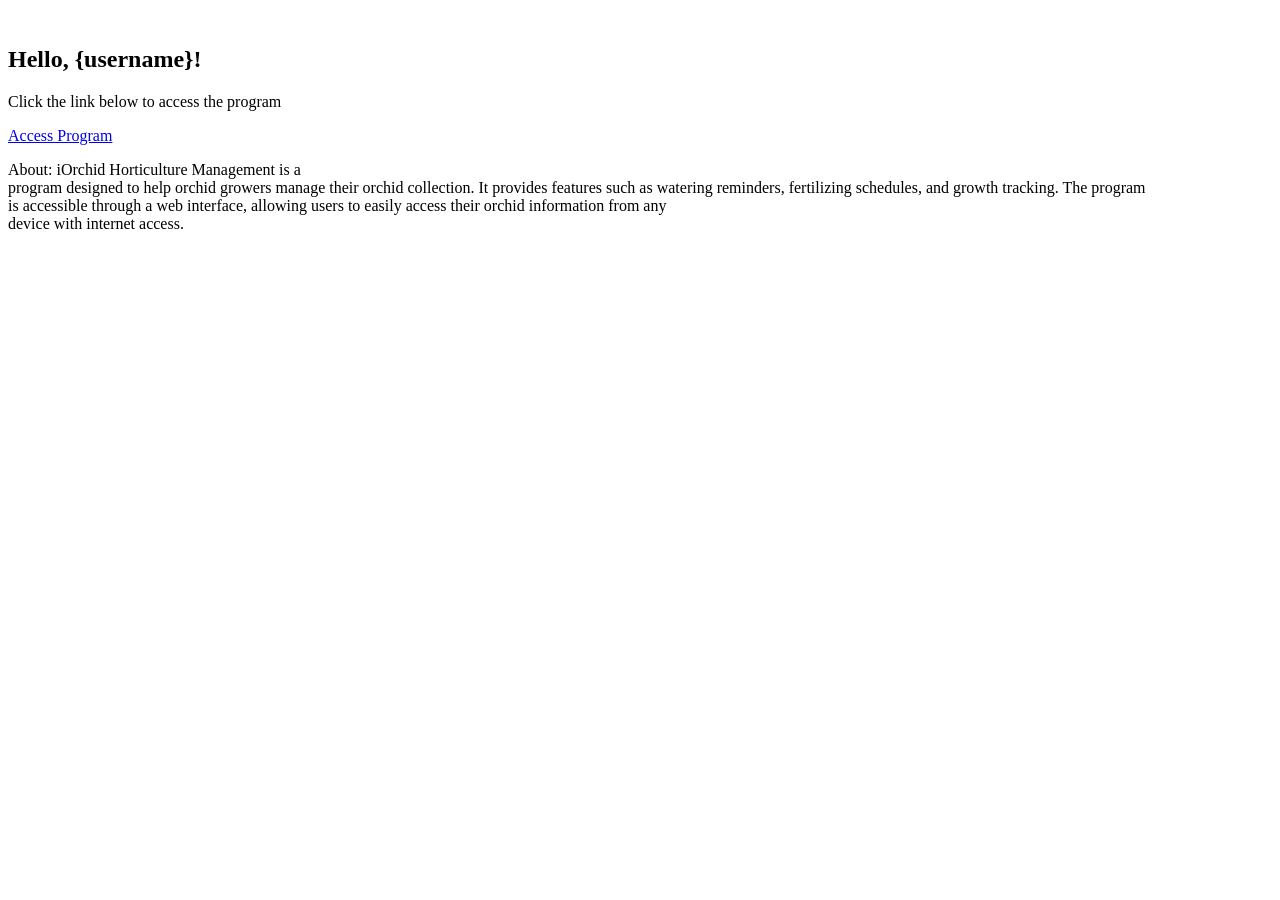
==== public/index.html @ 3b8eb420 "Created WebServer web interface with Flask GUI version a0.0.1. Program Version a0.0.2" ====
<!DOCTYPE html>
    <html>
    <head>
        <title>iOrchid Horticulture Management</title>
    </head>
            <br> <h2> Hello, {username}! </h2>
    <body>
        <p> Click the link below to access the program </p>
        <a href="http://192.168.1.68:5002/program"> Access Program </a>
        <p> About: iOrchid Horticulture Management is a <br> program designed to help orchid growers manage their orchid collection. It provides features such as watering reminders, fertilizing schedules, and growth tracking. The program <br>is accessible through a web interface, allowing users to easily access their orchid information from any <br>device with internet access. </p>
    </body>
    </html>
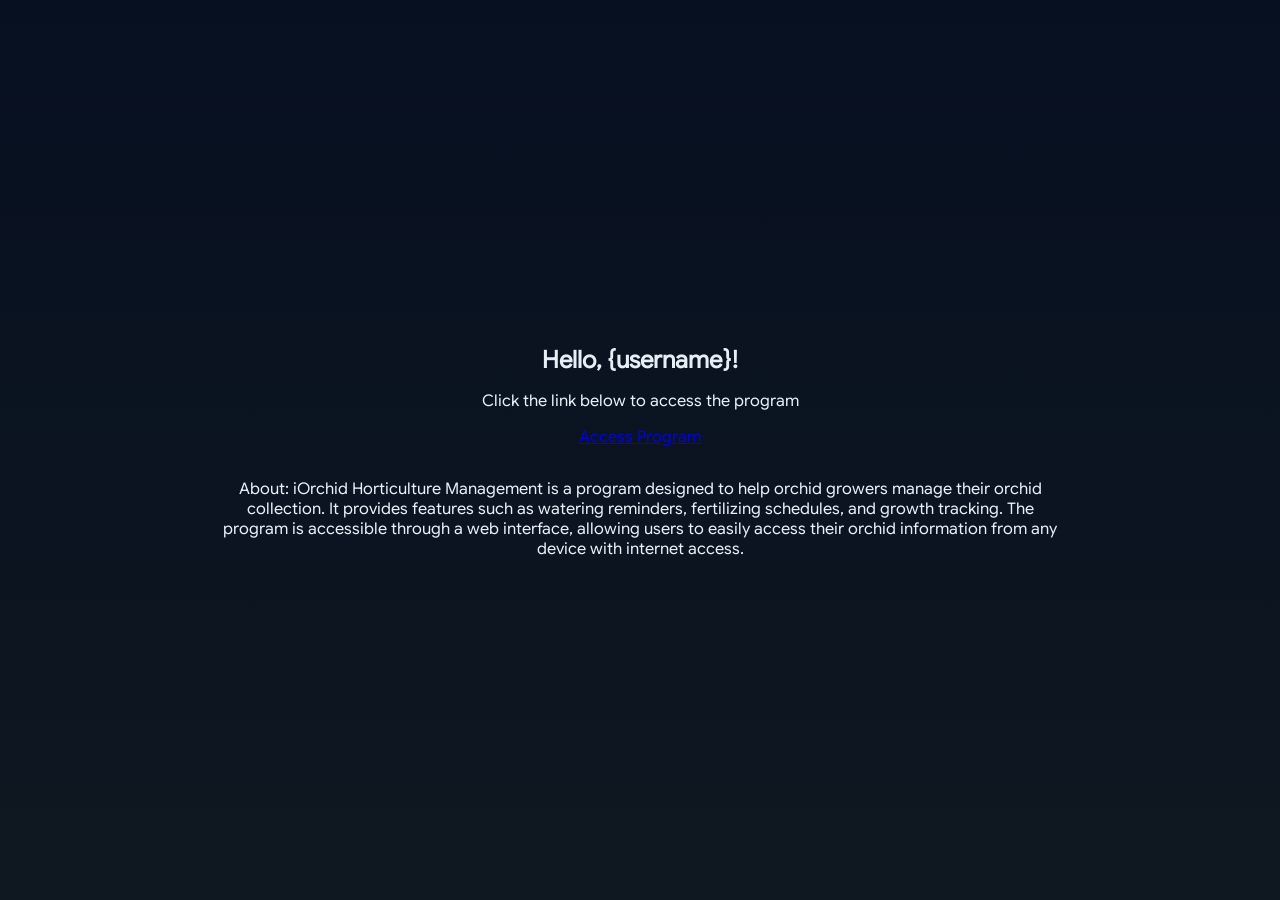
==== commit 1b85c976: "Major works on frontend. Concluded first stage on frontend. Moving back to backend and adding apis" ====
--- a/public/index.html
+++ b/public/index.html
@@ -1,12 +1,38 @@
 <!DOCTYPE html>
-    <html>
+<html lang="en">
     <head>
+        <meta charset="UTF-8">
         <title>iOrchid Horticulture Management</title>
+        <link rel="stylesheet" href="generalStyle.css">
+        <style>
+            body {
+                display: flex;
+                align-items: center;
+                justify-content: center;
+                min-height: 100vh;
+                text-align: center;
+            }
+
+            .home-panel {
+                max-width: 900px;
+                padding: 32px;
+            }
+
+            .home-panel > * {
+                margin-bottom: 16px;
+            }
+
+            a {
+                display: inline-block;
+            }
+        </style>
     </head>
-            <br> <h2> Hello, {username}! </h2>
     <body>
-        <p> Click the link below to access the program </p>
-        <a href="http://192.168.1.68:5002/program"> Access Program </a>
-        <p> About: iOrchid Horticulture Management is a <br> program designed to help orchid growers manage their orchid collection. It provides features such as watering reminders, fertilizing schedules, and growth tracking. The program <br>is accessible through a web interface, allowing users to easily access their orchid information from any <br>device with internet access. </p>
+        <div class="home-panel">
+            <h2>Hello, {username}!</h2>
+            <p>Click the link below to access the program</p>
+            <a href="http://localhost:5002/program">Access Program</a>
+            <p>About: iOrchid Horticulture Management is a program designed to help orchid growers manage their orchid collection. It provides features such as watering reminders, fertilizing schedules, and growth tracking. The program is accessible through a web interface, allowing users to easily access their orchid information from any device with internet access.</p>
+        </div>
     </body>
-    </html>+</html>
--- a/public/generalStyle.css
+++ b/public/generalStyle.css
@@ -0,0 +1,90 @@
+@font-face {
+  font-family: 'MyCustomFont';
+  src: url('fonts/GoogleSansFlex-VariableFont_GRAD,ROND,opsz,slnt,wdth,wght.ttf') format('truetype');
+  font-weight: normal;
+  font-style: normal;
+  font-display: swap;
+}
+
+:root{
+	--bg:#0f1720;
+	--card:#0f2330;
+	--muted:#9aa8b3;
+	--accent:#38bdf8;
+	--success:#10b981;
+	--danger:#ef4444;
+	--glass: rgba(255,255,255,0.04);
+	--radius:12px;
+	--max-width:1100px;
+	font-family: 'MyCustomFont', Inter, system-ui, -apple-system, "Segoe UI", Roboto, "Helvetica Neue", Arial;
+}
+
+*{box-sizing:border-box}
+html,body{height:100%;margin:0;background:linear-gradient(180deg,#071021 0%, var(--bg) 100%);color:#e6eef6;font-family: 'MyCustomFont', Inter, system-ui, -apple-system, "Segoe UI", Roboto, "Helvetica Neue", Arial;}
+
+/* Layout */
+.app{
+	max-width:var(--max-width);
+	margin:32px auto;
+	padding:24px;
+}
+
+.header{
+	display:flex;align-items:center;justify-content:space-between;gap:16px;
+}
+.brand{display:flex;gap:12px;align-items:center}
+.logo{width:48px;height:48px;border-radius:10px;background:linear-gradient(135deg,var(--accent),#7c3aed);display:flex;align-items:center;justify-content:center;font-weight:700}
+.title{font-size:1.25rem;font-weight:600}
+.subtitle{color:var(--muted);font-size:0.9rem}
+
+/* Grid */
+.grid{display:grid;grid-template-columns:repeat(3,1fr);gap:16px;margin-top:20px}
+@media (max-width:980px){.grid{grid-template-columns:repeat(2,1fr)}}
+@media (max-width:620px){.grid{grid-template-columns:1fr}}
+
+/* Card */
+.card{background:linear-gradient(180deg,var(--card), rgba(6,10,18,0.6));border-radius:var(--radius);padding:16px;box-shadow:0 6px 20px rgba(2,6,12,0.6);border:1px solid rgba(255,255,255,0.03)}
+.card h3{margin:0 0 8px 0;font-size:1rem}
+.card .meta{color:var(--muted);font-size:0.85rem}
+
+.zone-row{display:flex;gap:12px;align-items:center}
+.zone-name{font-weight:600}
+.zone-value{margin-left:auto;font-weight:700;color:var(--accent)}
+
+.controls{display:flex;gap:8px;flex-wrap:wrap;margin-top:12px}
+.btn{background:var(--glass);border:1px solid rgba(255,255,255,0.04);color:var(--accent);padding:8px 12px;border-radius:10px;cursor:pointer}
+.btn.secondary{color:var(--muted);background:transparent}
+.btn.success{background:linear-gradient(90deg,var(--success),#34d399);color:#04201a;border:0}
+.btn.danger{background:linear-gradient(90deg,var(--danger),#fb7185);color:#2b0b0b;border:0}
+
+.status{display:inline-flex;gap:8px;align-items:center;padding:6px 10px;border-radius:999px;background:rgba(255,255,255,0.02);font-weight:600}
+.dot{width:10px;height:10px;border-radius:50%}
+.dot.ok{background:var(--success)}
+.dot.warn{background:#f59e0b}
+.dot.bad{background:var(--danger)}
+
+/* Logs */
+.logs{height:220px;overflow:auto;background:rgba(0,0,0,0.15);padding:12px;border-radius:8px;font-family:monospace;font-size:0.85rem;color:#cfeafc}
+.logs .info{color:var(--muted)}
+.logs .warn{color:#fbbf24}
+.logs .fatal{color:var(--danger)}
+
+/* Footer */
+.footer{display:flex;justify-content:space-between;align-items:center;margin-top:18px;color:var(--muted);font-size:0.9rem}
+
+/* Forms */
+label{display:block;font-size:0.85rem;color:var(--muted);margin-bottom:6px}
+input[type="number"],select{width:100%;padding:8px;border-radius:8px;border:1px solid rgba(255,255,255,0.04);background:transparent;color:inherit}
+
+/* Small helpers */
+.muted{color:var(--muted)}
+.flex{display:flex;gap:12px;align-items:center}
+
+/* Zone list strip */
+.zone-strip{display:flex;gap:8px;overflow:auto;padding-bottom:8px;margin-top:12px}
+.zone-pill{padding:8px 12px;border-radius:999px;background:rgba(255,255,255,0.02);border:1px solid rgba(255,255,255,0.03);cursor:pointer}
+.zone-pill.active{background:linear-gradient(90deg,var(--accent),#7dd3fc);color:#042029;border-color:transparent}
+
+/* Utilities */
+.hidden{display:none}
+
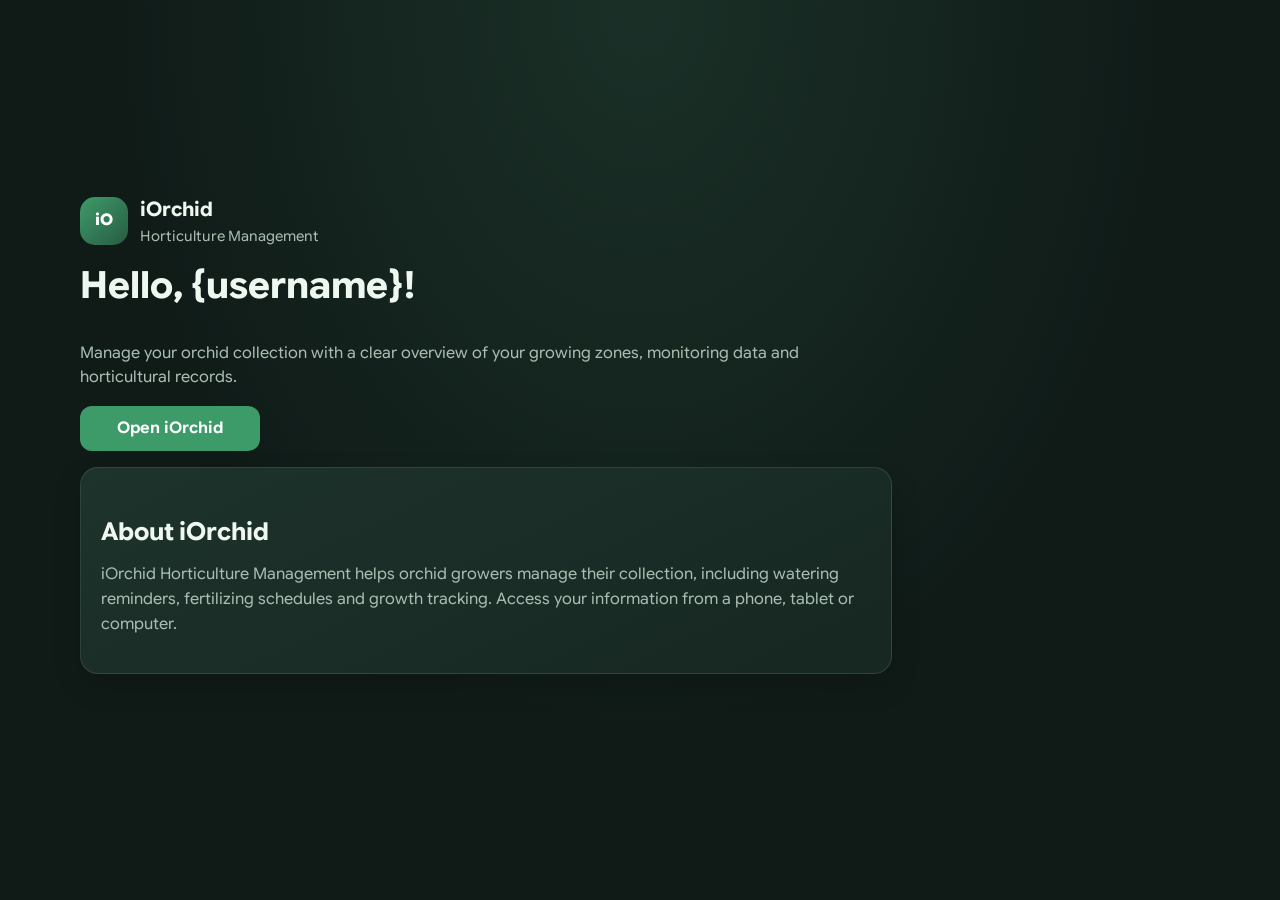
==== commit 2fcccc0c: "Redesign frontend for responsive mobile experience" ====
--- a/public/index.html
+++ b/public/index.html
@@ -1,38 +1,25 @@
 <!DOCTYPE html>
 <html lang="en">
-    <head>
-        <meta charset="UTF-8">
-        <title>iOrchid Horticulture Management</title>
-        <link rel="stylesheet" href="generalStyle.css">
-        <style>
-            body {
-                display: flex;
-                align-items: center;
-                justify-content: center;
-                min-height: 100vh;
-                text-align: center;
-            }
-
-            .home-panel {
-                max-width: 900px;
-                padding: 32px;
-            }
-
-            .home-panel > * {
-                margin-bottom: 16px;
-            }
-
-            a {
-                display: inline-block;
-            }
-        </style>
-    </head>
-    <body>
-        <div class="home-panel">
-            <h2>Hello, {username}!</h2>
-            <p>Click the link below to access the program</p>
-            <a href="http://localhost:5002/program">Access Program</a>
-            <p>About: iOrchid Horticulture Management is a program designed to help orchid growers manage their orchid collection. It provides features such as watering reminders, fertilizing schedules, and growth tracking. The program is accessible through a web interface, allowing users to easily access their orchid information from any device with internet access.</p>
-        </div>
-    </body>
+<head>
+  <meta charset="UTF-8">
+  <meta name="viewport" content="width=device-width, initial-scale=1">
+  <meta name="theme-color" content="#101b18">
+  <title>iOrchid Horticulture Management</title>
+  <link rel="stylesheet" href="generalStyle.css">
+</head>
+<body>
+  <main class="home-panel">
+    <div class="brand">
+      <div class="logo" aria-hidden="true">iO</div>
+      <div><div class="title">iOrchid</div><div class="subtitle">Horticulture Management</div></div>
+    </div>
+    <h1>Hello, {username}!</h1>
+    <p>Manage your orchid collection with a clear overview of your growing zones, monitoring data and horticultural records.</p>
+    <a class="btn-primary" href="/program">Open iOrchid</a>
+    <section class="card">
+      <h2>About iOrchid</h2>
+      <p>iOrchid Horticulture Management helps orchid growers manage their collection, including watering reminders, fertilizing schedules and growth tracking. Access your information from a phone, tablet or computer.</p>
+    </section>
+  </main>
+</body>
 </html>
--- a/public/generalStyle.css
+++ b/public/generalStyle.css
@@ -1,90 +1,167 @@
 @font-face {
   font-family: 'MyCustomFont';
   src: url('fonts/GoogleSansFlex-VariableFont_GRAD,ROND,opsz,slnt,wdth,wght.ttf') format('truetype');
-  font-weight: normal;
+  font-weight: 100 1000;
   font-style: normal;
   font-display: swap;
 }
 
-:root{
-	--bg:#0f1720;
-	--card:#0f2330;
-	--muted:#9aa8b3;
-	--accent:#38bdf8;
-	--success:#10b981;
-	--danger:#ef4444;
-	--glass: rgba(255,255,255,0.04);
-	--radius:12px;
-	--max-width:1100px;
-	font-family: 'MyCustomFont', Inter, system-ui, -apple-system, "Segoe UI", Roboto, "Helvetica Neue", Arial;
+:root {
+  color-scheme: dark;
+  --bg: #101b18;
+  --surface: #172722;
+  --surface-raised: #1d332b;
+  --text: #eff8f0;
+  --muted: #a8bdb0;
+  --accent: #8bd3a6;
+  --accent-strong: #3d9b69;
+  --success: #65c98b;
+  --warning: #f3c969;
+  --danger: #f07878;
+  --border: rgba(208, 239, 218, .12);
+  --radius: 18px;
+  --page-width: 1120px;
+  font-family: 'MyCustomFont', Inter, system-ui, -apple-system, "Segoe UI", sans-serif;
 }
 
-*{box-sizing:border-box}
-html,body{height:100%;margin:0;background:linear-gradient(180deg,#071021 0%, var(--bg) 100%);color:#e6eef6;font-family: 'MyCustomFont', Inter, system-ui, -apple-system, "Segoe UI", Roboto, "Helvetica Neue", Arial;}
+* { box-sizing: border-box; }
+html { min-width: 320px; min-height: 100%; background: var(--bg); }
+body {
+  min-height: 100vh;
+  margin: 0;
+  padding: 0;
+  background: radial-gradient(ellipse at top, #1a3027 0%, var(--bg) 58%);
+  color: var(--text);
+  font-family: 'MyCustomFont', Inter, system-ui, -apple-system, "Segoe UI", sans-serif;
+  line-height: 1.55;
+  -webkit-text-size-adjust: 100%;
+}
+img, canvas, svg, video { max-width: 100%; }
+img { height: auto; }
+a { color: var(--accent); text-underline-offset: .2em; }
+a:hover { color: #b8edc8; }
+:focus-visible { outline: 3px solid var(--accent); outline-offset: 3px; }
 
-/* Layout */
-.app{
-	max-width:var(--max-width);
-	margin:32px auto;
-	padding:24px;
+.app, .page, .home-panel {
+  width: min(100% - 40px, var(--page-width));
+  margin: 0 auto;
+  padding: 32px 0 48px;
 }
+.header { display: flex; align-items: center; justify-content: space-between; gap: 16px; }
+.brand { display: flex; gap: 12px; align-items: center; }
+.logo {
+  width: 48px; height: 48px; flex: 0 0 48px; border-radius: 15px;
+  background: linear-gradient(135deg, var(--accent-strong), #285b43);
+  display: grid; place-items: center; color: white; font-weight: 800;
+}
+.title { font-size: 1.25rem; font-weight: 700; }
+.subtitle, .muted { color: var(--muted); }
+.subtitle { font-size: .9rem; }
 
-.header{
-	display:flex;align-items:center;justify-content:space-between;gap:16px;
+h1, h2, h3, h4 { line-height: 1.2; }
+h1 { font-size: clamp(1.7rem, 4vw, 2.35rem); margin: 0 0 1rem; }
+h2 { font-size: clamp(1.2rem, 3vw, 1.55rem); margin: 1.8rem 0 .9rem; }
+h3 { font-size: 1.05rem; }
+p { max-width: 70ch; }
+
+.grid { display: grid; grid-template-columns: repeat(3, minmax(0, 1fr)); gap: 16px; margin-top: 20px; }
+.card {
+  min-width: 0;
+  padding: 20px;
+  border: 1px solid var(--border);
+  border-radius: var(--radius);
+  background: linear-gradient(155deg, var(--surface-raised), var(--surface));
+  box-shadow: 0 12px 28px rgba(0,0,0,.18);
 }
-.brand{display:flex;gap:12px;align-items:center}
-.logo{width:48px;height:48px;border-radius:10px;background:linear-gradient(135deg,var(--accent),#7c3aed);display:flex;align-items:center;justify-content:center;font-weight:700}
-.title{font-size:1.25rem;font-weight:600}
-.subtitle{color:var(--muted);font-size:0.9rem}
+.card h3 { margin: 0 0 8px; }
+.card .meta { color: var(--muted); font-size: .9rem; }
+.zone-row { display: flex; gap: 12px; align-items: center; }
+.zone-name { font-weight: 700; }
+.zone-value { margin-left: auto; font-weight: 700; color: var(--accent); }
 
-/* Grid */
-.grid{display:grid;grid-template-columns:repeat(3,1fr);gap:16px;margin-top:20px}
-@media (max-width:980px){.grid{grid-template-columns:repeat(2,1fr)}}
-@media (max-width:620px){.grid{grid-template-columns:1fr}}
+.controls { display: flex; gap: 10px; flex-wrap: wrap; margin-top: 14px; }
+button, .btn, .btn-primary, .zone-pill {
+  min-height: 44px;
+  font: inherit;
+  cursor: pointer;
+  touch-action: manipulation;
+}
+.btn, .btn-primary {
+  display: inline-flex; align-items: center; justify-content: center;
+  gap: 8px; padding: 10px 16px; border-radius: 12px;
+  border: 1px solid var(--border); background: #20382e; color: var(--text);
+  text-decoration: none; font-weight: 650;
+}
+.btn:hover { background: #2b493b; }
+.btn.secondary { color: var(--muted); background: transparent; }
+.btn.success { background: var(--accent-strong); color: white; border-color: transparent; }
+.btn.danger { background: #8d343c; color: white; border-color: transparent; }
+.btn-primary { background: var(--accent-strong); color: white; border: 0; }
+.btn-primary:hover { background: #347f57; }
+button:active, .btn:active, .btn-primary:active { transform: translateY(1px); }
 
-/* Card */
-.card{background:linear-gradient(180deg,var(--card), rgba(6,10,18,0.6));border-radius:var(--radius);padding:16px;box-shadow:0 6px 20px rgba(2,6,12,0.6);border:1px solid rgba(255,255,255,0.03)}
-.card h3{margin:0 0 8px 0;font-size:1rem}
-.card .meta{color:var(--muted);font-size:0.85rem}
+.status { display: inline-flex; gap: 8px; align-items: center; padding: 7px 11px; border-radius: 999px; background: rgba(255,255,255,.05); font-weight: 650; }
+.dot { width: 10px; height: 10px; border-radius: 50%; }
+.dot.ok { background: var(--success); }
+.dot.warn { background: var(--warning); }
+.dot.bad { background: var(--danger); }
 
-.zone-row{display:flex;gap:12px;align-items:center}
-.zone-name{font-weight:600}
-.zone-value{margin-left:auto;font-weight:700;color:var(--accent)}
+.logs { min-height: 120px; max-height: 260px; overflow: auto; background: rgba(0,0,0,.22); padding: 14px; border: 1px solid var(--border); border-radius: 12px; font-family: ui-monospace, SFMono-Regular, monospace; font-size: .85rem; color: #d6eee0; overflow-wrap: anywhere; }
+.logs .info { color: var(--muted); }
+.logs .warn { color: var(--warning); }
+.logs .fatal { color: var(--danger); }
 
-.controls{display:flex;gap:8px;flex-wrap:wrap;margin-top:12px}
-.btn{background:var(--glass);border:1px solid rgba(255,255,255,0.04);color:var(--accent);padding:8px 12px;border-radius:10px;cursor:pointer}
-.btn.secondary{color:var(--muted);background:transparent}
-.btn.success{background:linear-gradient(90deg,var(--success),#34d399);color:#04201a;border:0}
-.btn.danger{background:linear-gradient(90deg,var(--danger),#fb7185);color:#2b0b0b;border:0}
+.footer { display: flex; justify-content: space-between; align-items: center; gap: 12px; margin-top: 22px; color: var(--muted); font-size: .9rem; }
+label { display: block; font-size: .9rem; color: var(--muted); margin-bottom: 7px; }
+input, select, textarea {
+  width: 100%; min-height: 44px; padding: 10px 12px;
+  border-radius: 10px; border: 1px solid var(--border);
+  background: #102019; color: var(--text); font: inherit;
+}
+input:focus, select:focus, textarea:focus { outline: 2px solid var(--accent); outline-offset: 1px; }
+.flex { display: flex; gap: 12px; align-items: center; }
+.hidden { display: none !important; }
 
-.status{display:inline-flex;gap:8px;align-items:center;padding:6px 10px;border-radius:999px;background:rgba(255,255,255,0.02);font-weight:600}
-.dot{width:10px;height:10px;border-radius:50%}
-.dot.ok{background:var(--success)}
-.dot.warn{background:#f59e0b}
-.dot.bad{background:var(--danger)}
+.zone-strip { display: flex; gap: 8px; overflow-x: auto; padding: 4px 2px 10px; margin-top: 12px; scrollbar-width: thin; }
+.zone-pill { flex: 0 0 auto; padding: 8px 14px; border-radius: 999px; background: var(--surface); border: 1px solid var(--border); color: var(--text); text-decoration: none; }
+.zone-pill.active { background: var(--accent-strong); color: white; border-color: transparent; }
 
-/* Logs */
-.logs{height:220px;overflow:auto;background:rgba(0,0,0,0.15);padding:12px;border-radius:8px;font-family:monospace;font-size:0.85rem;color:#cfeafc}
-.logs .info{color:var(--muted)}
-.logs .warn{color:#fbbf24}
-.logs .fatal{color:var(--danger)}
+.home-panel {
+  min-height: 100svh;
+  display: flex; flex-direction: column; justify-content: center; align-items: flex-start;
+}
+.home-panel > * { margin-bottom: 16px; }
+.home-panel p { color: var(--muted); }
+.home-panel .btn-primary { min-width: 180px; }
 
-/* Footer */
-.footer{display:flex;justify-content:space-between;align-items:center;margin-top:18px;color:var(--muted);font-size:0.9rem}
+.zone-grid { display: grid; grid-template-columns: repeat(3, minmax(0, 1fr)); gap: 16px; margin-top: 24px; }
+.zone-card { display: flex; flex-direction: column; gap: 12px; }
+.zone-card .btn { width: 100%; }
 
-/* Forms */
-label{display:block;font-size:0.85rem;color:var(--muted);margin-bottom:6px}
-input[type="number"],select{width:100%;padding:8px;border-radius:8px;border:1px solid rgba(255,255,255,0.04);background:transparent;color:inherit}
+.graph-section {
+  margin: 18px 0; padding: 18px;
+  background: var(--surface); border: 1px solid var(--border);
+  border-radius: var(--radius); overflow: hidden;
+}
+.graph-section h2 { margin: 0 0 12px; font-size: 1.1rem; }
+.graph-section img { display: block; width: 100%; height: auto; object-fit: contain; border-radius: 10px; background: rgba(0,0,0,.12); }
+.page-heading { margin-bottom: 22px; }
+.period-heading { margin-top: 30px; }
 
-/* Small helpers */
-.muted{color:var(--muted)}
-.flex{display:flex;gap:12px;align-items:center}
-
-/* Zone list strip */
-.zone-strip{display:flex;gap:8px;overflow:auto;padding-bottom:8px;margin-top:12px}
-.zone-pill{padding:8px 12px;border-radius:999px;background:rgba(255,255,255,0.02);border:1px solid rgba(255,255,255,0.03);cursor:pointer}
-.zone-pill.active{background:linear-gradient(90deg,var(--accent),#7dd3fc);color:#042029;border-color:transparent}
-
-/* Utilities */
-.hidden{display:none}
-
+@media (max-width: 760px) {
+  .grid, .zone-grid { grid-template-columns: repeat(2, minmax(0, 1fr)); }
+  .app, .page, .home-panel { width: min(100% - 32px, var(--page-width)); padding-top: 24px; }
+}
+@media (max-width: 520px) {
+  .grid, .zone-grid { grid-template-columns: 1fr; gap: 12px; }
+  .app, .page, .home-panel { width: min(100% - 28px, var(--page-width)); padding-top: 18px; padding-bottom: 32px; }
+  .card, .graph-section { padding: 15px; border-radius: 15px; }
+  .header { align-items: flex-start; }
+  .logo { width: 42px; height: 42px; flex-basis: 42px; }
+  .footer { align-items: flex-start; flex-direction: column; }
+  .controls { display: grid; grid-template-columns: 1fr; }
+  .controls > * { width: 100%; }
+}
+@media (prefers-reduced-motion: reduce) {
+  *, *::before, *::after { scroll-behavior: auto !important; transition-duration: .01ms !important; animation-duration: .01ms !important; animation-iteration-count: 1 !important; }
+}
